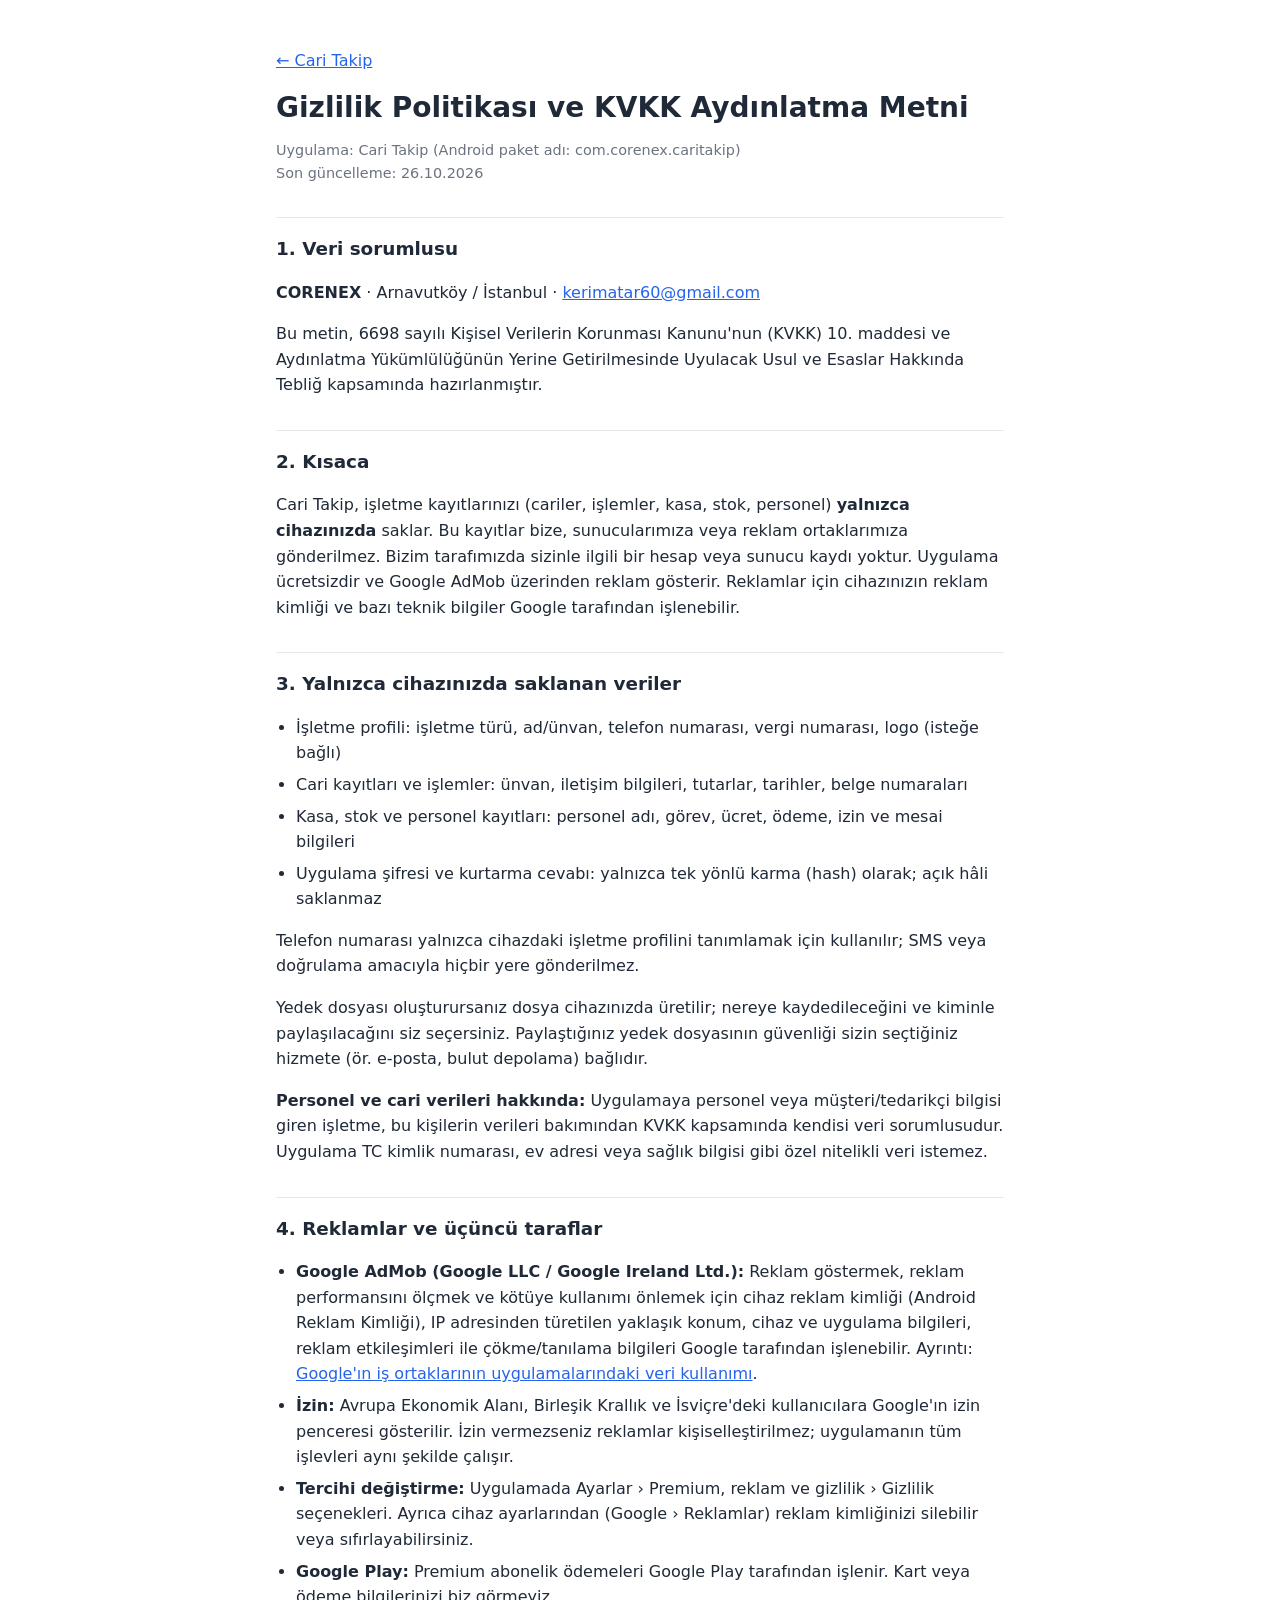
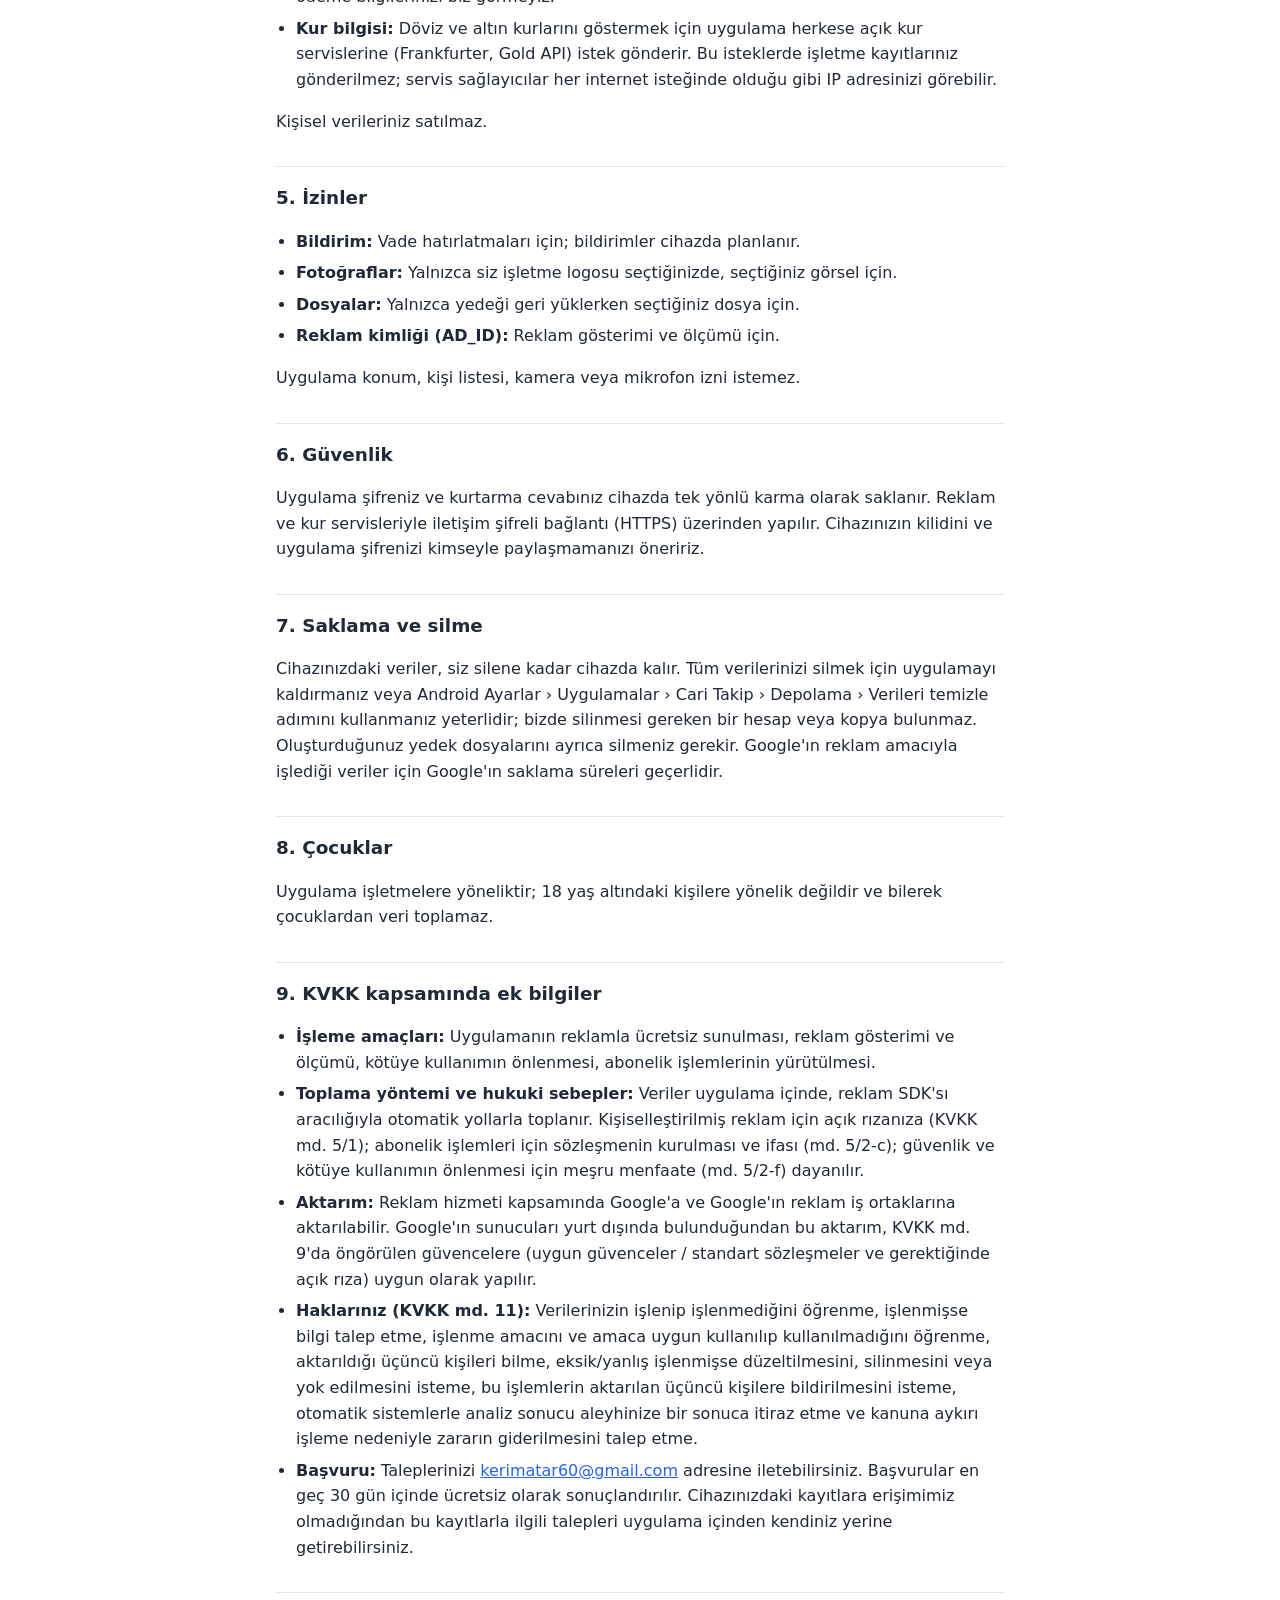
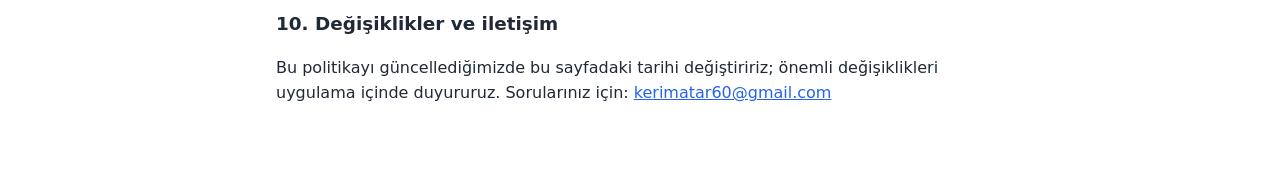
==== gizlilik.html @ c0e74bb6 "Add files via upload" ====
<!doctype html>
<html lang="tr">
<head>
<meta charset="utf-8">
<meta name="viewport" content="width=device-width, initial-scale=1">
<title>Gizlilik Politikası ve KVKK Aydınlatma Metni — Cari Takip</title>
<link rel="stylesheet" href="stil.css">
</head>
<body>
<main>
<p><a href="./">← Cari Takip</a></p>
<h1>Gizlilik Politikası ve KVKK Aydınlatma Metni</h1>
<p class="kucuk">Uygulama: Cari Takip (Android paket adı: com.corenex.caritakip)<br>Son güncelleme: 26.10.2026</p>

<h2>1. Veri sorumlusu</h2>
<p><strong>CORENEX</strong> · Arnavutköy / İstanbul · <a href="mailto:kerimatar60@gmail.com">kerimatar60@gmail.com</a></p>
<p>Bu metin, 6698 sayılı Kişisel Verilerin Korunması Kanunu'nun (KVKK) 10. maddesi ve Aydınlatma Yükümlülüğünün Yerine Getirilmesinde Uyulacak Usul ve Esaslar Hakkında Tebliğ kapsamında hazırlanmıştır.</p>

<h2>2. Kısaca</h2>
<p>Cari Takip, işletme kayıtlarınızı (cariler, işlemler, kasa, stok, personel) <strong>yalnızca cihazınızda</strong> saklar. Bu kayıtlar bize, sunucularımıza veya reklam ortaklarımıza gönderilmez. Bizim tarafımızda sizinle ilgili bir hesap veya sunucu kaydı yoktur. Uygulama ücretsizdir ve Google AdMob üzerinden reklam gösterir. Reklamlar için cihazınızın reklam kimliği ve bazı teknik bilgiler Google tarafından işlenebilir.</p>

<h2>3. Yalnızca cihazınızda saklanan veriler</h2>
<ul>
<li>İşletme profili: işletme türü, ad/ünvan, telefon numarası, vergi numarası, logo (isteğe bağlı)</li>
<li>Cari kayıtları ve işlemler: ünvan, iletişim bilgileri, tutarlar, tarihler, belge numaraları</li>
<li>Kasa, stok ve personel kayıtları: personel adı, görev, ücret, ödeme, izin ve mesai bilgileri</li>
<li>Uygulama şifresi ve kurtarma cevabı: yalnızca tek yönlü karma (hash) olarak; açık hâli saklanmaz</li>
</ul>
<p>Telefon numarası yalnızca cihazdaki işletme profilini tanımlamak için kullanılır; SMS veya doğrulama amacıyla hiçbir yere gönderilmez.</p>
<p>Yedek dosyası oluşturursanız dosya cihazınızda üretilir; nereye kaydedileceğini ve kiminle paylaşılacağını siz seçersiniz. Paylaştığınız yedek dosyasının güvenliği sizin seçtiğiniz hizmete (ör. e-posta, bulut depolama) bağlıdır.</p>
<p><strong>Personel ve cari verileri hakkında:</strong> Uygulamaya personel veya müşteri/tedarikçi bilgisi giren işletme, bu kişilerin verileri bakımından KVKK kapsamında kendisi veri sorumlusudur. Uygulama TC kimlik numarası, ev adresi veya sağlık bilgisi gibi özel nitelikli veri istemez.</p>

<h2>4. Reklamlar ve üçüncü taraflar</h2>
<ul>
<li><strong>Google AdMob (Google LLC / Google Ireland Ltd.):</strong> Reklam göstermek, reklam performansını ölçmek ve kötüye kullanımı önlemek için cihaz reklam kimliği (Android Reklam Kimliği), IP adresinden türetilen yaklaşık konum, cihaz ve uygulama bilgileri, reklam etkileşimleri ile çökme/tanılama bilgileri Google tarafından işlenebilir. Ayrıntı: <a href="https://policies.google.com/technologies/partner-sites">Google'ın iş ortaklarının uygulamalarındaki veri kullanımı</a>.</li>
<li><strong>İzin:</strong> Avrupa Ekonomik Alanı, Birleşik Krallık ve İsviçre'deki kullanıcılara Google'ın izin penceresi gösterilir. İzin vermezseniz reklamlar kişiselleştirilmez; uygulamanın tüm işlevleri aynı şekilde çalışır.</li>
<li><strong>Tercihi değiştirme:</strong> Uygulamada Ayarlar › Premium, reklam ve gizlilik › Gizlilik seçenekleri. Ayrıca cihaz ayarlarından (Google › Reklamlar) reklam kimliğinizi silebilir veya sıfırlayabilirsiniz.</li>
<li><strong>Google Play:</strong> Premium abonelik ödemeleri Google Play tarafından işlenir. Kart veya ödeme bilgilerinizi biz görmeyiz.</li>
<li><strong>Kur bilgisi:</strong> Döviz ve altın kurlarını göstermek için uygulama herkese açık kur servislerine (Frankfurter, Gold API) istek gönderir. Bu isteklerde işletme kayıtlarınız gönderilmez; servis sağlayıcılar her internet isteğinde olduğu gibi IP adresinizi görebilir.</li>
</ul>
<p>Kişisel verileriniz satılmaz.</p>

<h2>5. İzinler</h2>
<ul>
<li><strong>Bildirim:</strong> Vade hatırlatmaları için; bildirimler cihazda planlanır.</li>
<li><strong>Fotoğraflar:</strong> Yalnızca siz işletme logosu seçtiğinizde, seçtiğiniz görsel için.</li>
<li><strong>Dosyalar:</strong> Yalnızca yedeği geri yüklerken seçtiğiniz dosya için.</li>
<li><strong>Reklam kimliği (AD_ID):</strong> Reklam gösterimi ve ölçümü için.</li>
</ul>
<p>Uygulama konum, kişi listesi, kamera veya mikrofon izni istemez.</p>

<h2>6. Güvenlik</h2>
<p>Uygulama şifreniz ve kurtarma cevabınız cihazda tek yönlü karma olarak saklanır. Reklam ve kur servisleriyle iletişim şifreli bağlantı (HTTPS) üzerinden yapılır. Cihazınızın kilidini ve uygulama şifrenizi kimseyle paylaşmamanızı öneririz.</p>

<h2>7. Saklama ve silme</h2>
<p>Cihazınızdaki veriler, siz silene kadar cihazda kalır. Tüm verilerinizi silmek için uygulamayı kaldırmanız veya Android Ayarlar › Uygulamalar › Cari Takip › Depolama › Verileri temizle adımını kullanmanız yeterlidir; bizde silinmesi gereken bir hesap veya kopya bulunmaz. Oluşturduğunuz yedek dosyalarını ayrıca silmeniz gerekir. Google'ın reklam amacıyla işlediği veriler için Google'ın saklama süreleri geçerlidir.</p>

<h2>8. Çocuklar</h2>
<p>Uygulama işletmelere yöneliktir; 18 yaş altındaki kişilere yönelik değildir ve bilerek çocuklardan veri toplamaz.</p>

<h2>9. KVKK kapsamında ek bilgiler</h2>
<ul>
<li><strong>İşleme amaçları:</strong> Uygulamanın reklamla ücretsiz sunulması, reklam gösterimi ve ölçümü, kötüye kullanımın önlenmesi, abonelik işlemlerinin yürütülmesi.</li>
<li><strong>Toplama yöntemi ve hukuki sebepler:</strong> Veriler uygulama içinde, reklam SDK'sı aracılığıyla otomatik yollarla toplanır. Kişiselleştirilmiş reklam için açık rızanıza (KVKK md. 5/1); abonelik işlemleri için sözleşmenin kurulması ve ifası (md. 5/2-c); güvenlik ve kötüye kullanımın önlenmesi için meşru menfaate (md. 5/2-f) dayanılır.</li>
<li><strong>Aktarım:</strong> Reklam hizmeti kapsamında Google'a ve Google'ın reklam iş ortaklarına aktarılabilir. Google'ın sunucuları yurt dışında bulunduğundan bu aktarım, KVKK md. 9'da öngörülen güvencelere (uygun güvenceler / standart sözleşmeler ve gerektiğinde açık rıza) uygun olarak yapılır.</li>
<li><strong>Haklarınız (KVKK md. 11):</strong> Verilerinizin işlenip işlenmediğini öğrenme, işlenmişse bilgi talep etme, işlenme amacını ve amaca uygun kullanılıp kullanılmadığını öğrenme, aktarıldığı üçüncü kişileri bilme, eksik/yanlış işlenmişse düzeltilmesini, silinmesini veya yok edilmesini isteme, bu işlemlerin aktarılan üçüncü kişilere bildirilmesini isteme, otomatik sistemlerle analiz sonucu aleyhinize bir sonuca itiraz etme ve kanuna aykırı işleme nedeniyle zararın giderilmesini talep etme.</li>
<li><strong>Başvuru:</strong> Taleplerinizi <a href="mailto:kerimatar60@gmail.com">kerimatar60@gmail.com</a> adresine iletebilirsiniz. Başvurular en geç 30 gün içinde ücretsiz olarak sonuçlandırılır. Cihazınızdaki kayıtlara erişimimiz olmadığından bu kayıtlarla ilgili talepleri uygulama içinden kendiniz yerine getirebilirsiniz.</li>
</ul>

<h2>10. Değişiklikler ve iletişim</h2>
<p>Bu politikayı güncellediğimizde bu sayfadaki tarihi değiştiririz; önemli değişiklikleri uygulama içinde duyururuz. Sorularınız için: <a href="mailto:kerimatar60@gmail.com">kerimatar60@gmail.com</a></p>
</main>
</body>
</html>
---- stil.css ----
:root { --metin: #1F2937; --ikincil: #6B7280; --vurgu: #2563EB; --zemin: #FFFFFF; --cizgi: #E5E7EB; }
@media (prefers-color-scheme: dark) { :root { --metin: #E5E7EB; --ikincil: #9CA3AF; --vurgu: #60A5FA; --zemin: #111827; --cizgi: #374151; } }
* { box-sizing: border-box; }
body { margin: 0; background: var(--zemin); color: var(--metin); font: 16px/1.6 system-ui, -apple-system, "Segoe UI", Roboto, sans-serif; }
main { max-width: 760px; margin: 0 auto; padding: 32px 16px 64px; }
h1 { font-size: 1.75rem; line-height: 1.25; margin: 8px 0 4px; }
h2 { font-size: 1.15rem; margin: 32px 0 8px; padding-top: 16px; border-top: 1px solid var(--cizgi); }
a { color: var(--vurgu); overflow-wrap: anywhere; }
ul { padding-left: 1.25rem; }
li { margin: 6px 0; }
.kucuk { color: var(--ikincil); font-size: .9rem; }
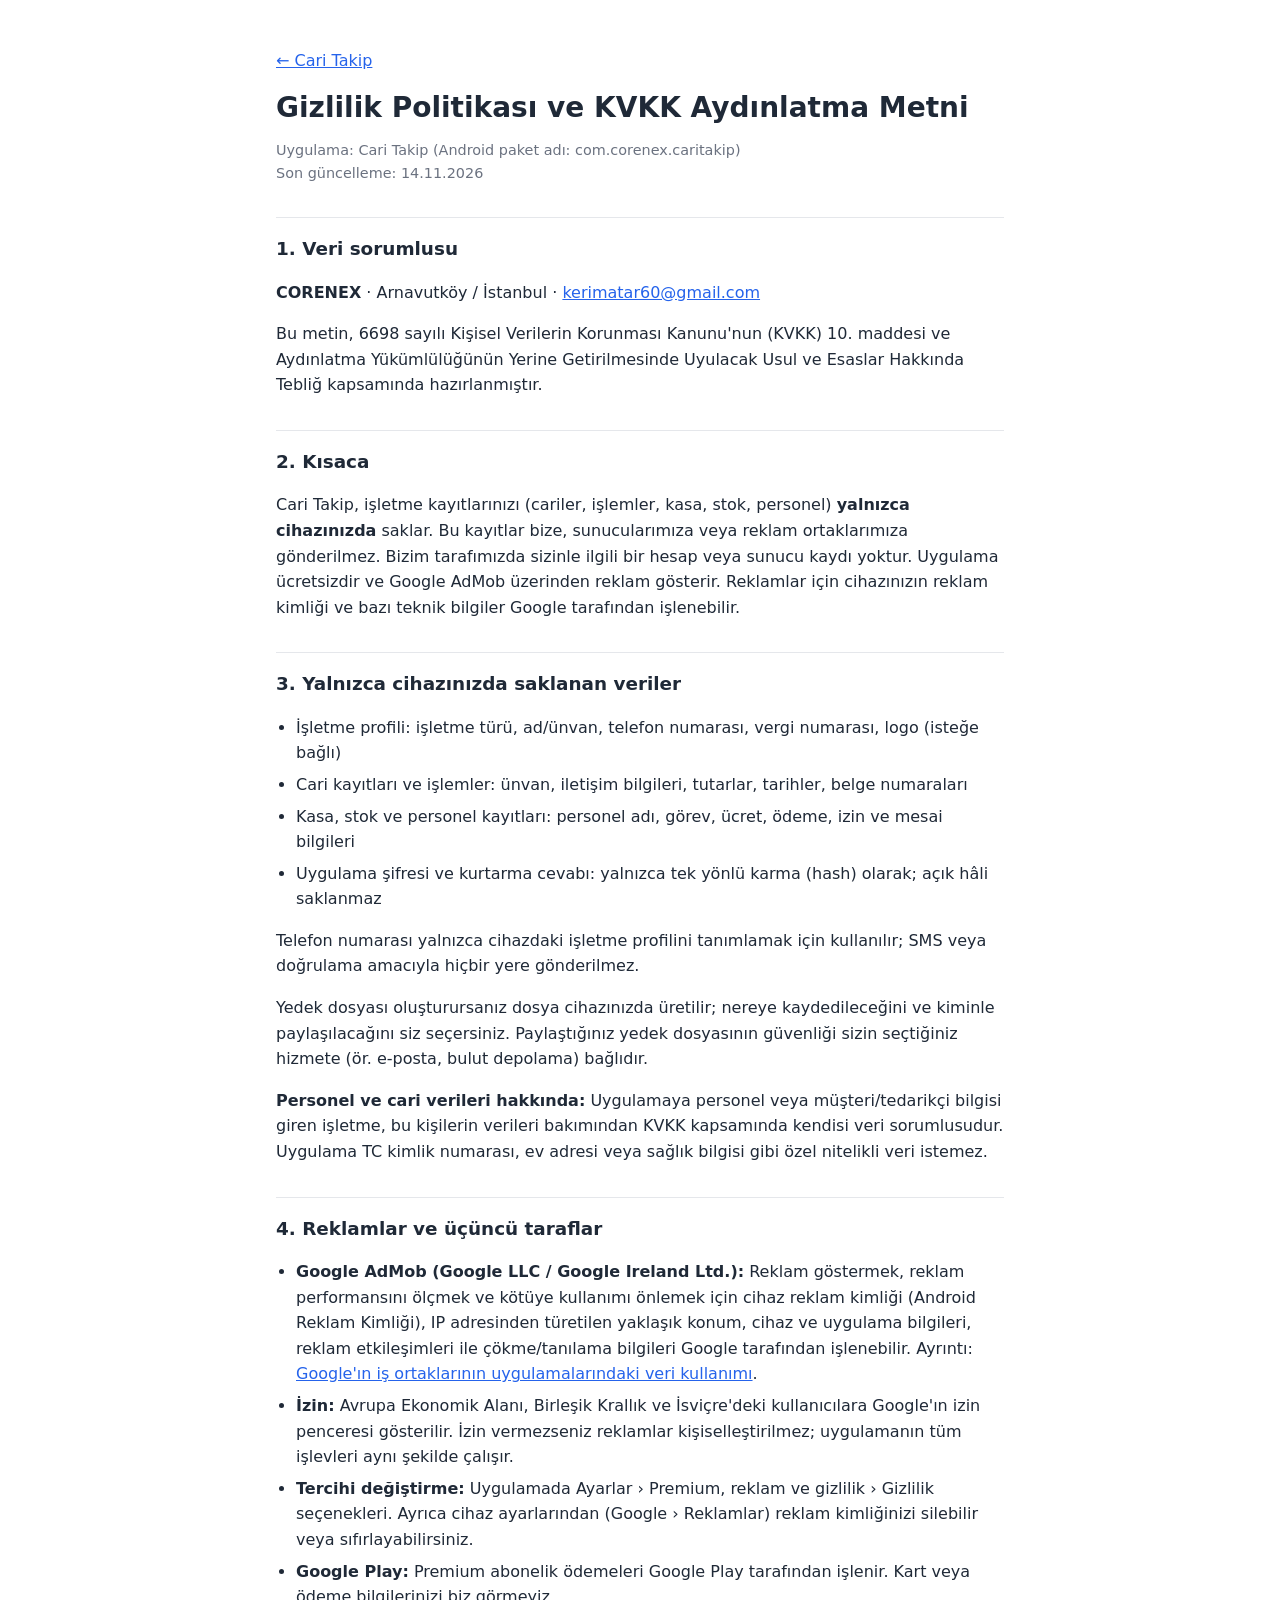
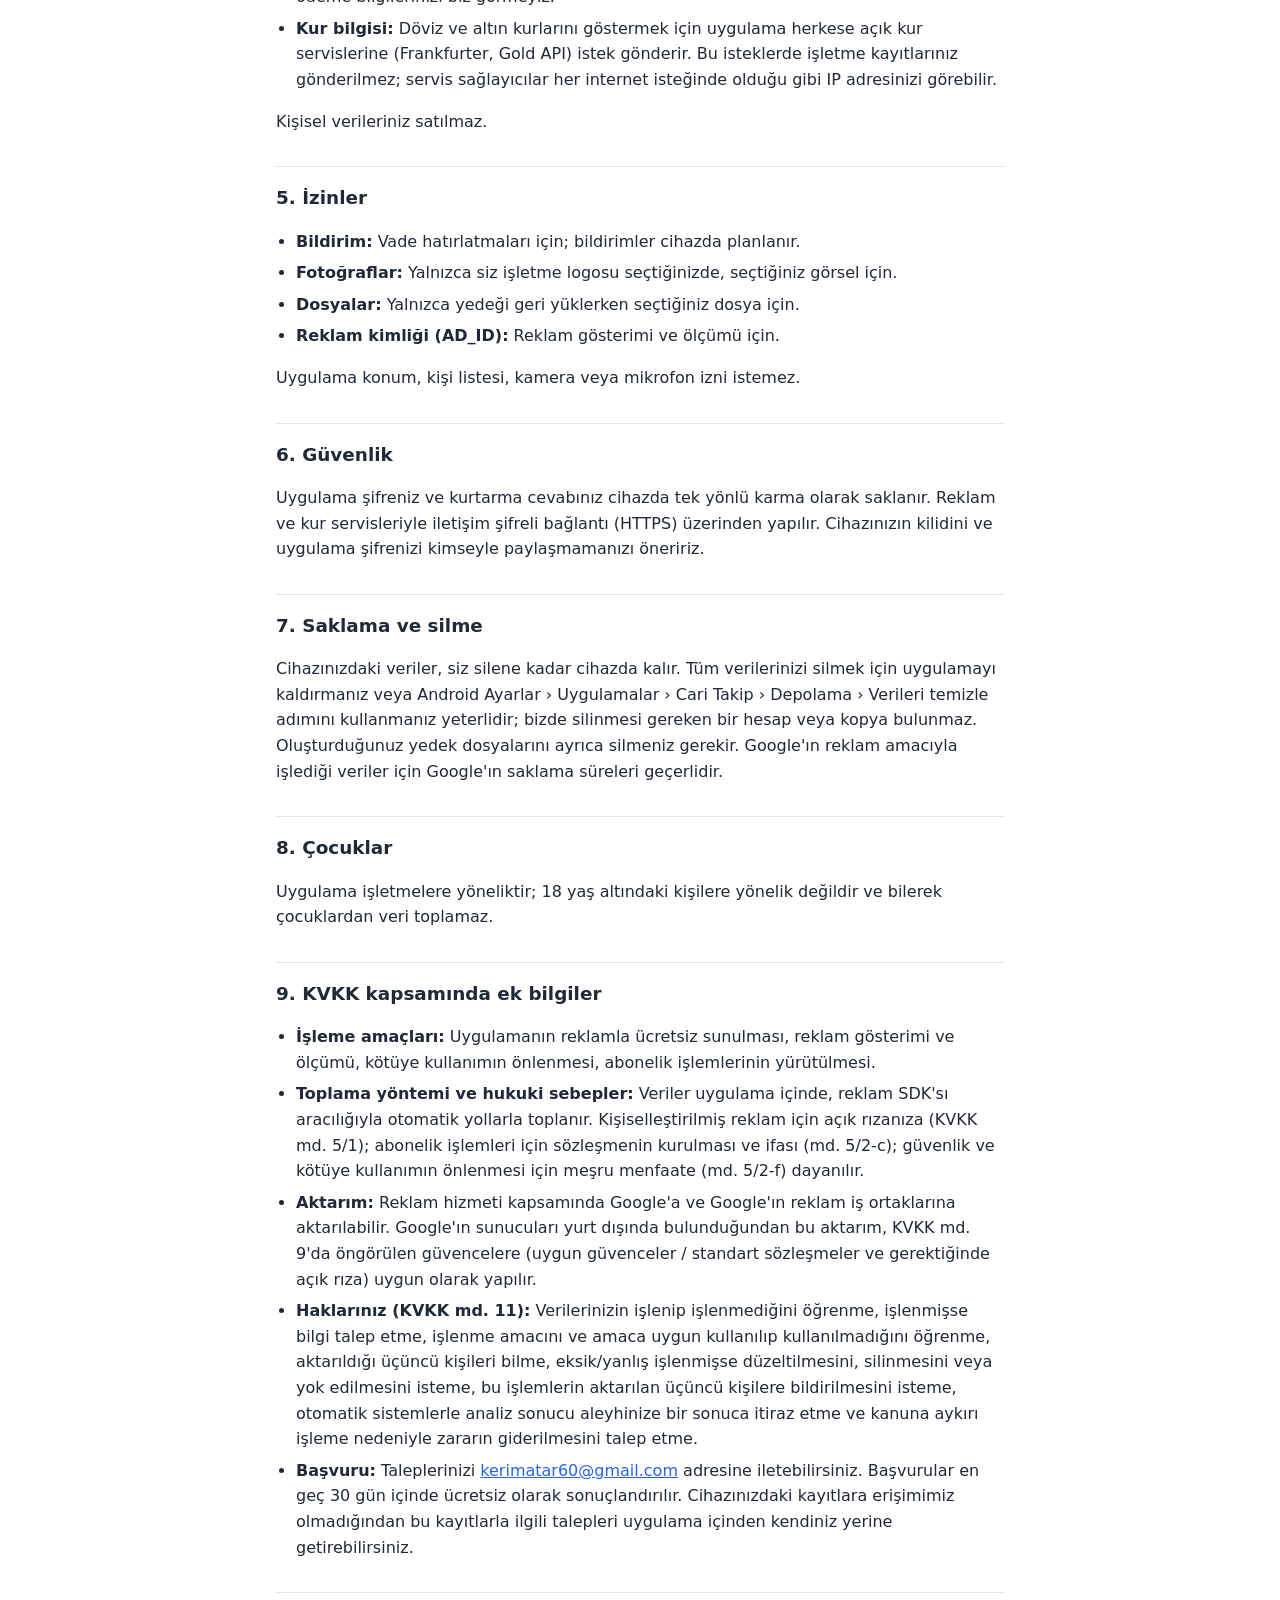
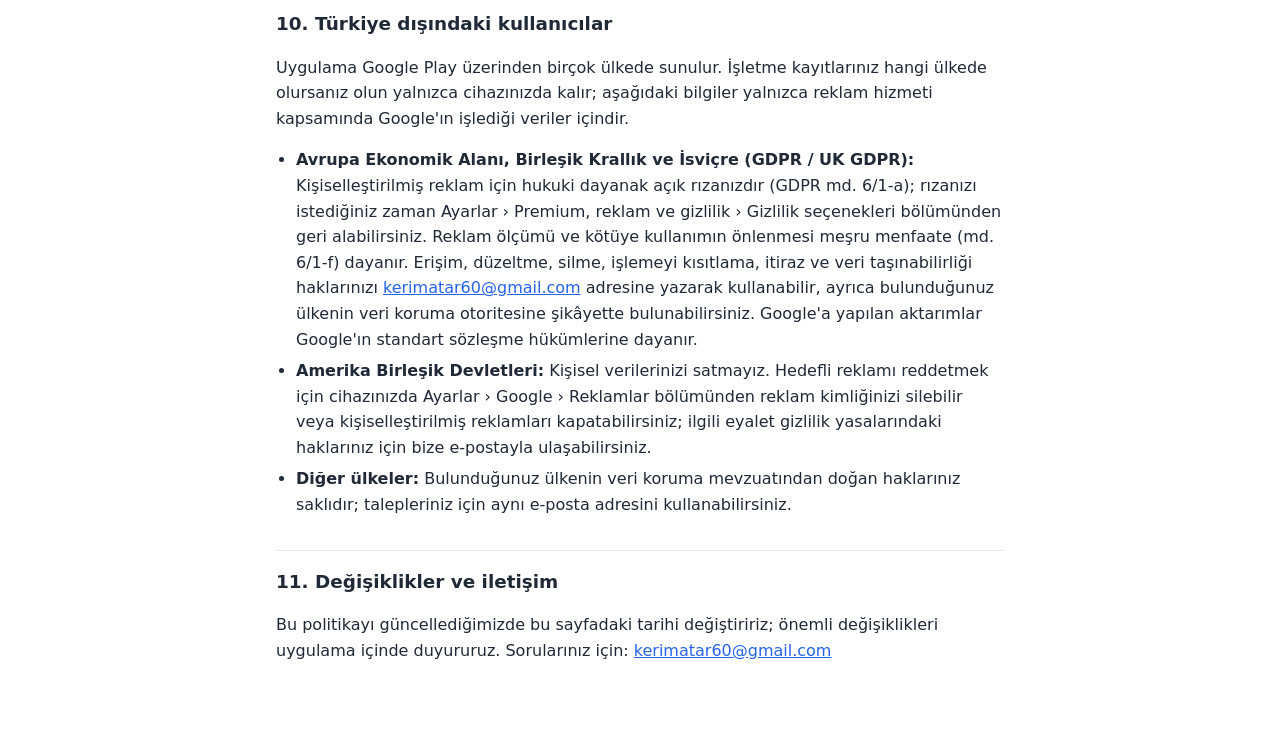
==== commit 44ab7d2e: "Gizlilik: Türkiye dışı kullanıcılar (GDPR/ABD); Koşullar: Premium henüz satışta değil" ====
--- a/gizlilik.html
+++ b/gizlilik.html
@@ -10,7 +10,7 @@
 <main>
 <p><a href="./">← Cari Takip</a></p>
 <h1>Gizlilik Politikası ve KVKK Aydınlatma Metni</h1>
-<p class="kucuk">Uygulama: Cari Takip (Android paket adı: com.corenex.caritakip)<br>Son güncelleme: 26.10.2026</p>
+<p class="kucuk">Uygulama: Cari Takip (Android paket adı: com.corenex.caritakip)<br>Son güncelleme: 14.11.2026</p>
 
 <h2>1. Veri sorumlusu</h2>
 <p><strong>CORENEX</strong> · Arnavutköy / İstanbul · <a href="mailto:kerimatar60@gmail.com">kerimatar60@gmail.com</a></p>
@@ -67,7 +67,15 @@
 <li><strong>Başvuru:</strong> Taleplerinizi <a href="mailto:kerimatar60@gmail.com">kerimatar60@gmail.com</a> adresine iletebilirsiniz. Başvurular en geç 30 gün içinde ücretsiz olarak sonuçlandırılır. Cihazınızdaki kayıtlara erişimimiz olmadığından bu kayıtlarla ilgili talepleri uygulama içinden kendiniz yerine getirebilirsiniz.</li>
 </ul>
 
-<h2>10. Değişiklikler ve iletişim</h2>
+<h2>10. Türkiye dışındaki kullanıcılar</h2>
+<p>Uygulama Google Play üzerinden birçok ülkede sunulur. İşletme kayıtlarınız hangi ülkede olursanız olun yalnızca cihazınızda kalır; aşağıdaki bilgiler yalnızca reklam hizmeti kapsamında Google'ın işlediği veriler içindir.</p>
+<ul>
+<li><strong>Avrupa Ekonomik Alanı, Birleşik Krallık ve İsviçre (GDPR / UK GDPR):</strong> Kişiselleştirilmiş reklam için hukuki dayanak açık rızanızdır (GDPR md. 6/1-a); rızanızı istediğiniz zaman Ayarlar › Premium, reklam ve gizlilik › Gizlilik seçenekleri bölümünden geri alabilirsiniz. Reklam ölçümü ve kötüye kullanımın önlenmesi meşru menfaate (md. 6/1-f) dayanır. Erişim, düzeltme, silme, işlemeyi kısıtlama, itiraz ve veri taşınabilirliği haklarınızı <a href="mailto:kerimatar60@gmail.com">kerimatar60@gmail.com</a> adresine yazarak kullanabilir, ayrıca bulunduğunuz ülkenin veri koruma otoritesine şikâyette bulunabilirsiniz. Google'a yapılan aktarımlar Google'ın standart sözleşme hükümlerine dayanır.</li>
+<li><strong>Amerika Birleşik Devletleri:</strong> Kişisel verilerinizi satmayız. Hedefli reklamı reddetmek için cihazınızda Ayarlar › Google › Reklamlar bölümünden reklam kimliğinizi silebilir veya kişiselleştirilmiş reklamları kapatabilirsiniz; ilgili eyalet gizlilik yasalarındaki haklarınız için bize e-postayla ulaşabilirsiniz.</li>
+<li><strong>Diğer ülkeler:</strong> Bulunduğunuz ülkenin veri koruma mevzuatından doğan haklarınız saklıdır; talepleriniz için aynı e-posta adresini kullanabilirsiniz.</li>
+</ul>
+
+<h2>11. Değişiklikler ve iletişim</h2>
 <p>Bu politikayı güncellediğimizde bu sayfadaki tarihi değiştiririz; önemli değişiklikleri uygulama içinde duyururuz. Sorularınız için: <a href="mailto:kerimatar60@gmail.com">kerimatar60@gmail.com</a></p>
 </main>
 </body>
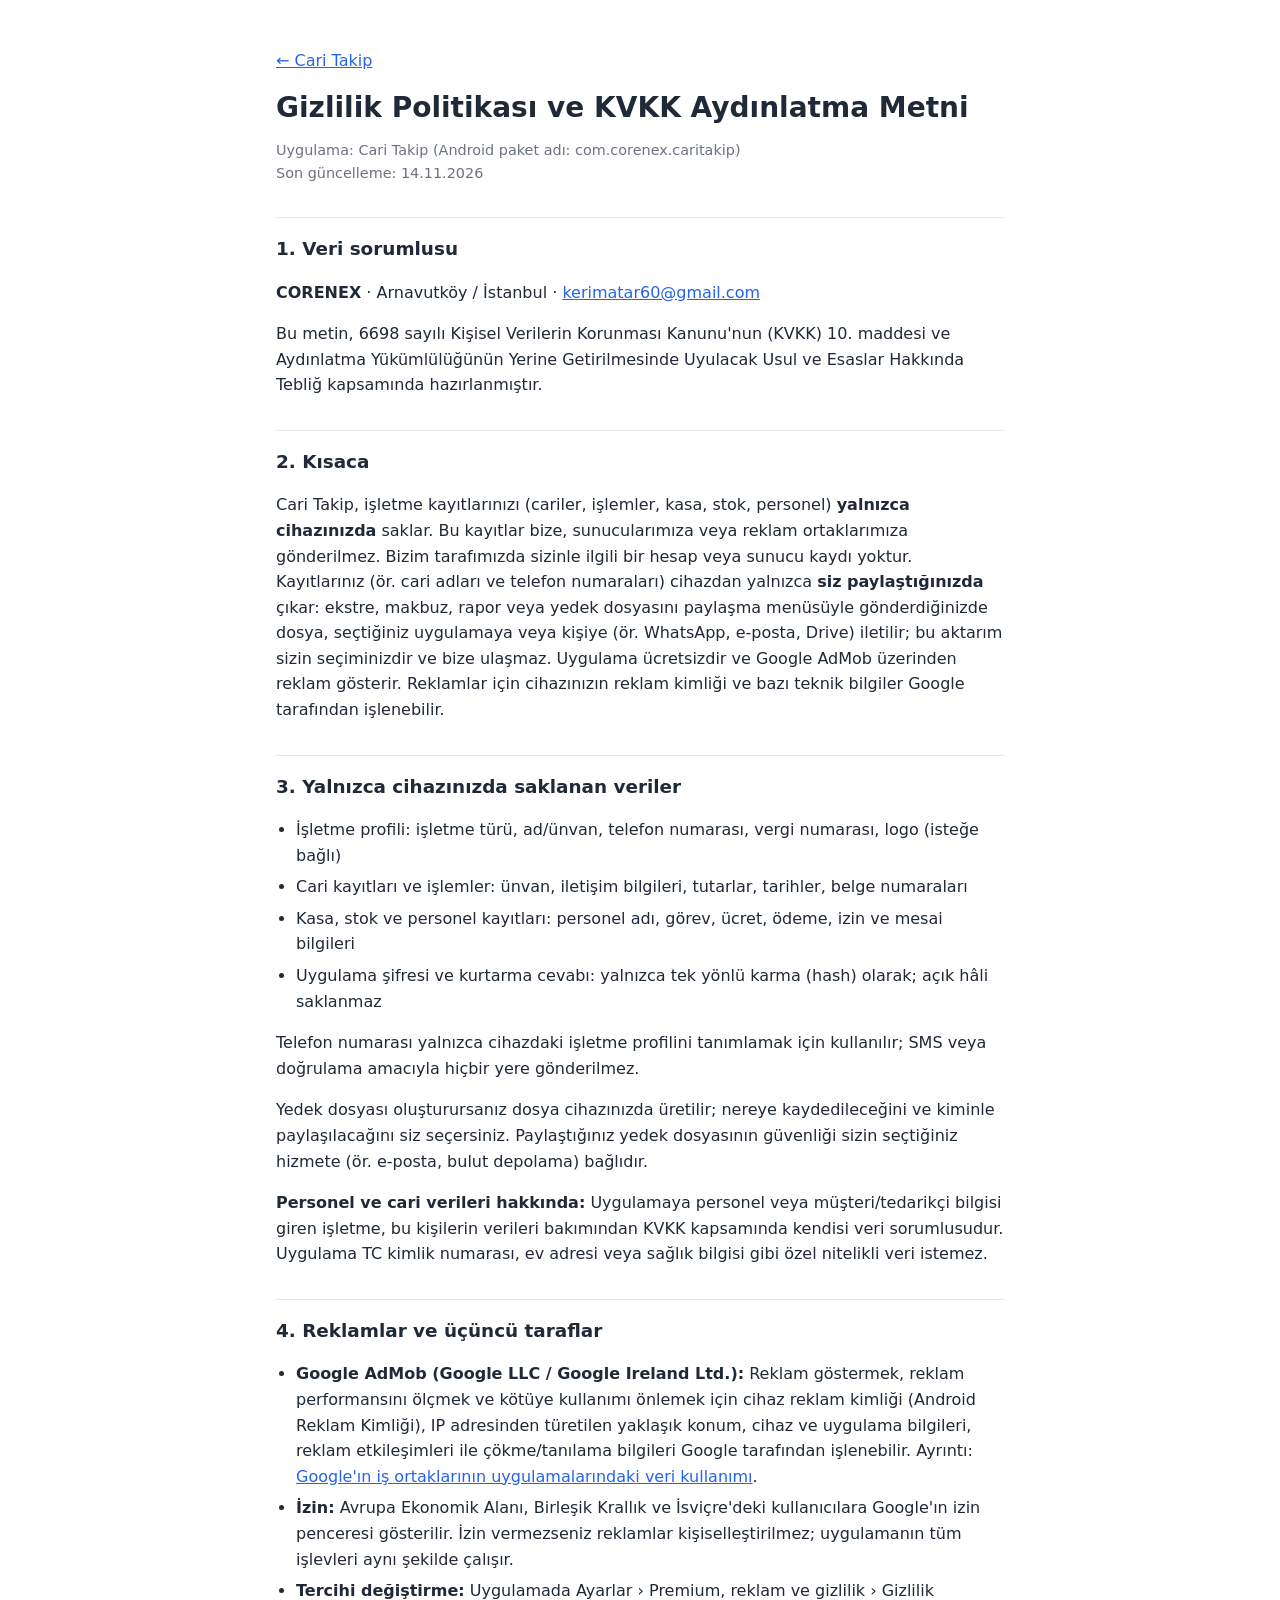
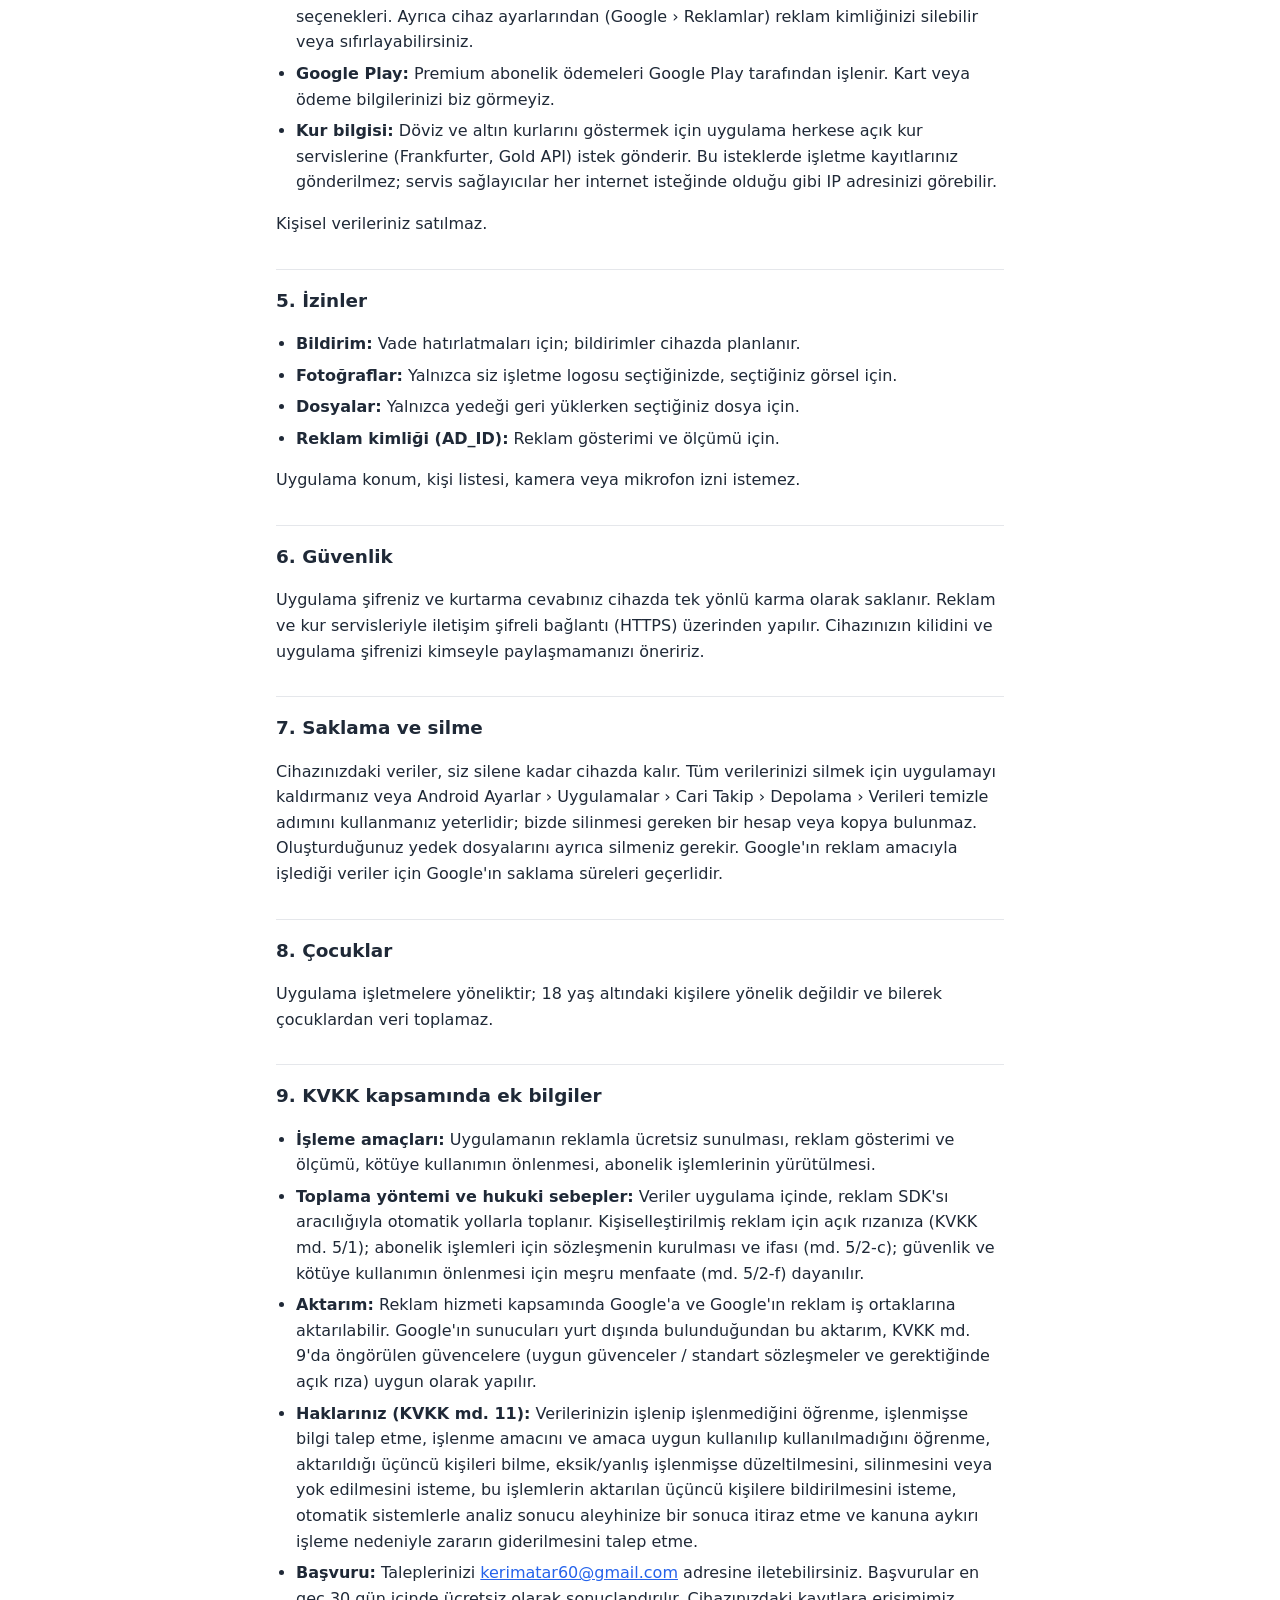
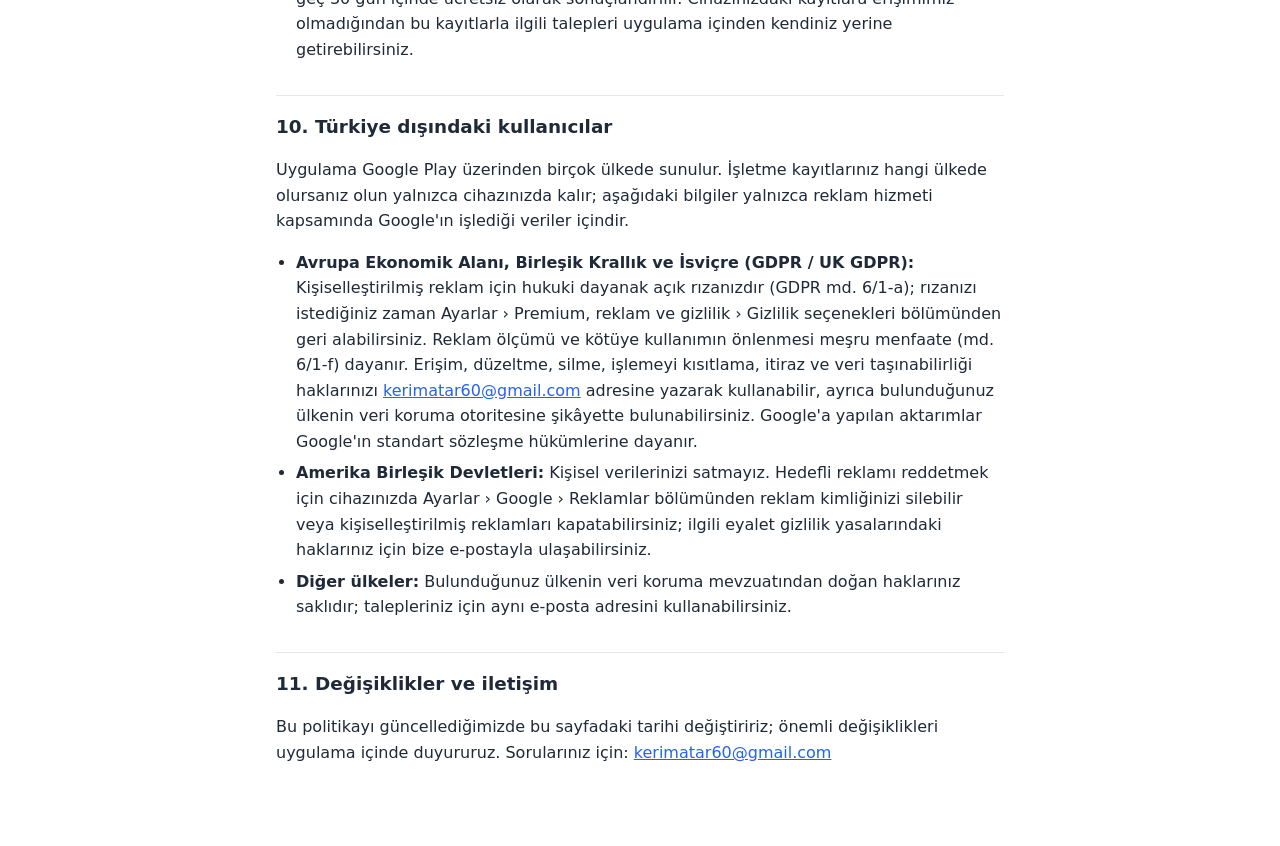
==== commit 446b04de: "Gizlilik: kayıtlar yalnız kullanıcı paylaşınca cihazdan çıkar" ====
--- a/gizlilik.html
+++ b/gizlilik.html
@@ -17,7 +17,7 @@
 <p>Bu metin, 6698 sayılı Kişisel Verilerin Korunması Kanunu'nun (KVKK) 10. maddesi ve Aydınlatma Yükümlülüğünün Yerine Getirilmesinde Uyulacak Usul ve Esaslar Hakkında Tebliğ kapsamında hazırlanmıştır.</p>
 
 <h2>2. Kısaca</h2>
-<p>Cari Takip, işletme kayıtlarınızı (cariler, işlemler, kasa, stok, personel) <strong>yalnızca cihazınızda</strong> saklar. Bu kayıtlar bize, sunucularımıza veya reklam ortaklarımıza gönderilmez. Bizim tarafımızda sizinle ilgili bir hesap veya sunucu kaydı yoktur. Uygulama ücretsizdir ve Google AdMob üzerinden reklam gösterir. Reklamlar için cihazınızın reklam kimliği ve bazı teknik bilgiler Google tarafından işlenebilir.</p>
+<p>Cari Takip, işletme kayıtlarınızı (cariler, işlemler, kasa, stok, personel) <strong>yalnızca cihazınızda</strong> saklar. Bu kayıtlar bize, sunucularımıza veya reklam ortaklarımıza gönderilmez. Bizim tarafımızda sizinle ilgili bir hesap veya sunucu kaydı yoktur. Kayıtlarınız (ör. cari adları ve telefon numaraları) cihazdan yalnızca <strong>siz paylaştığınızda</strong> çıkar: ekstre, makbuz, rapor veya yedek dosyasını paylaşma menüsüyle gönderdiğinizde dosya, seçtiğiniz uygulamaya veya kişiye (ör. WhatsApp, e-posta, Drive) iletilir; bu aktarım sizin seçiminizdir ve bize ulaşmaz. Uygulama ücretsizdir ve Google AdMob üzerinden reklam gösterir. Reklamlar için cihazınızın reklam kimliği ve bazı teknik bilgiler Google tarafından işlenebilir.</p>
 
 <h2>3. Yalnızca cihazınızda saklanan veriler</h2>
 <ul>
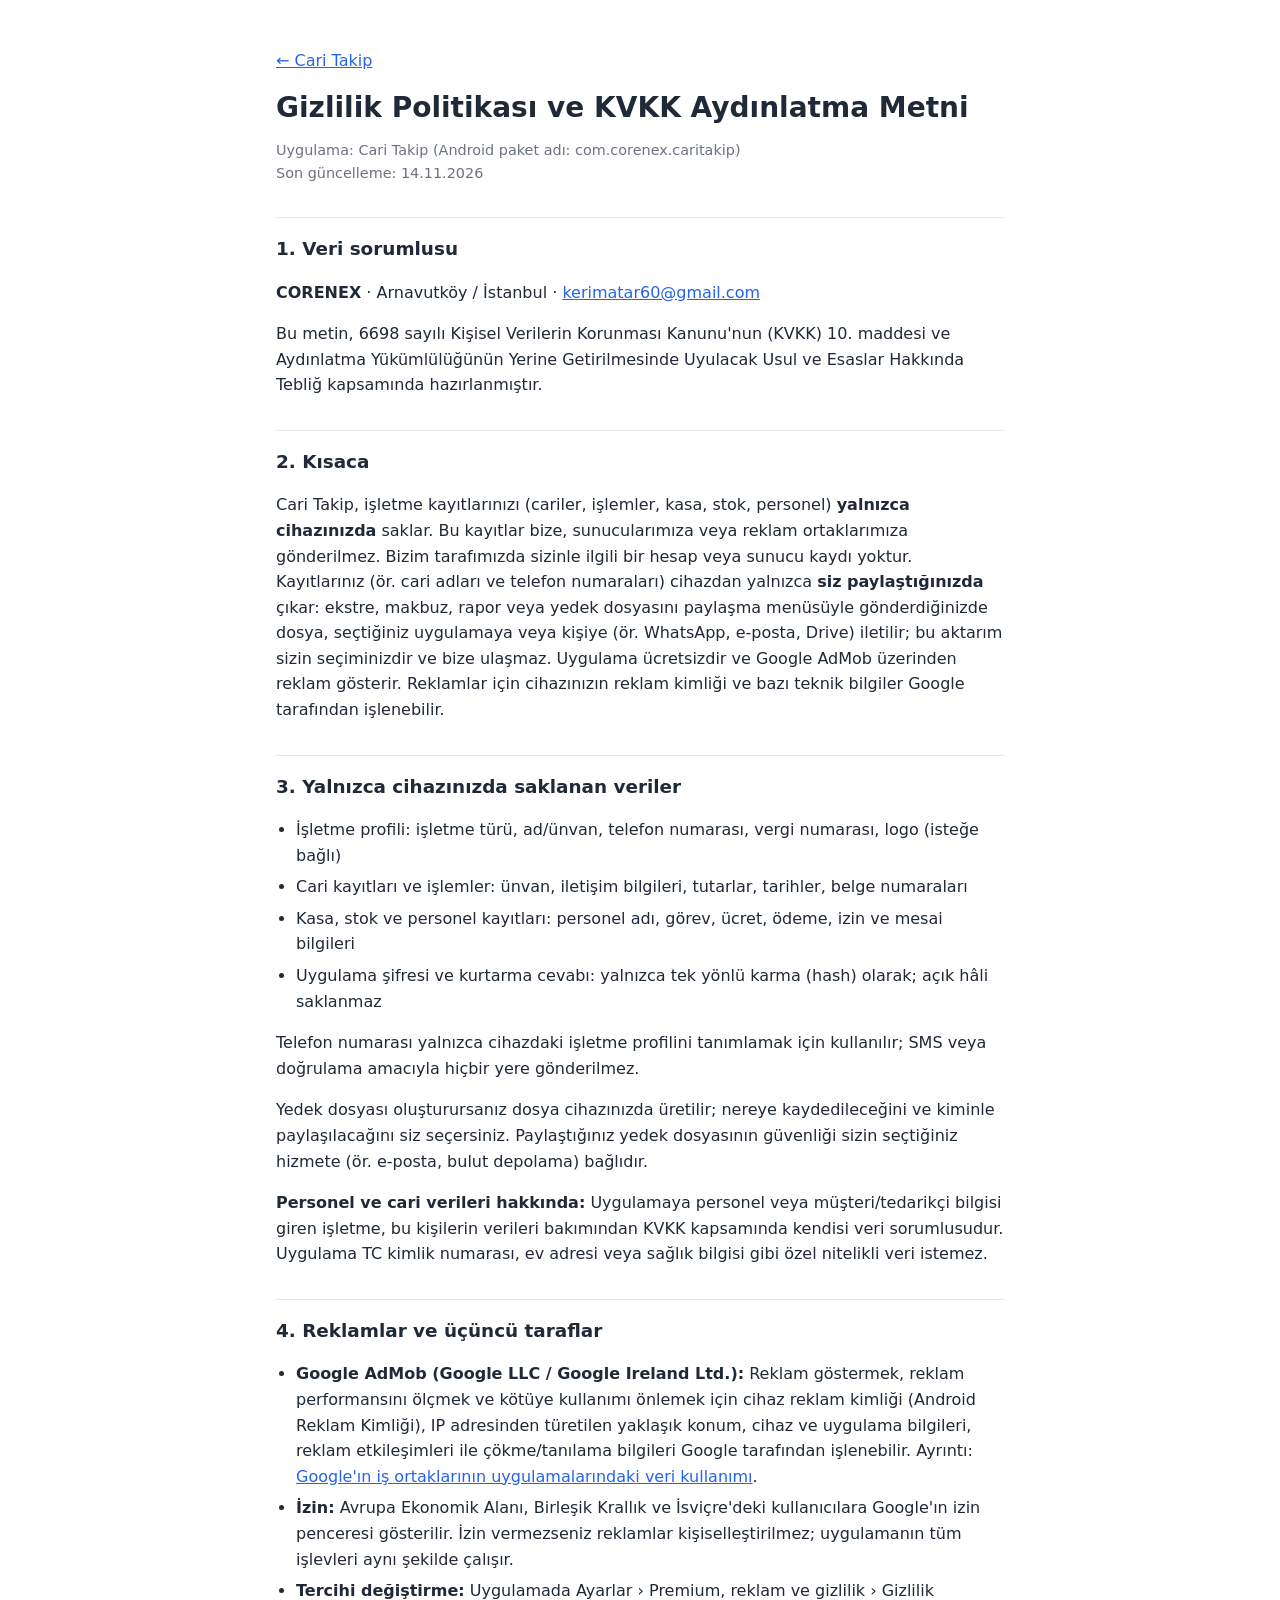
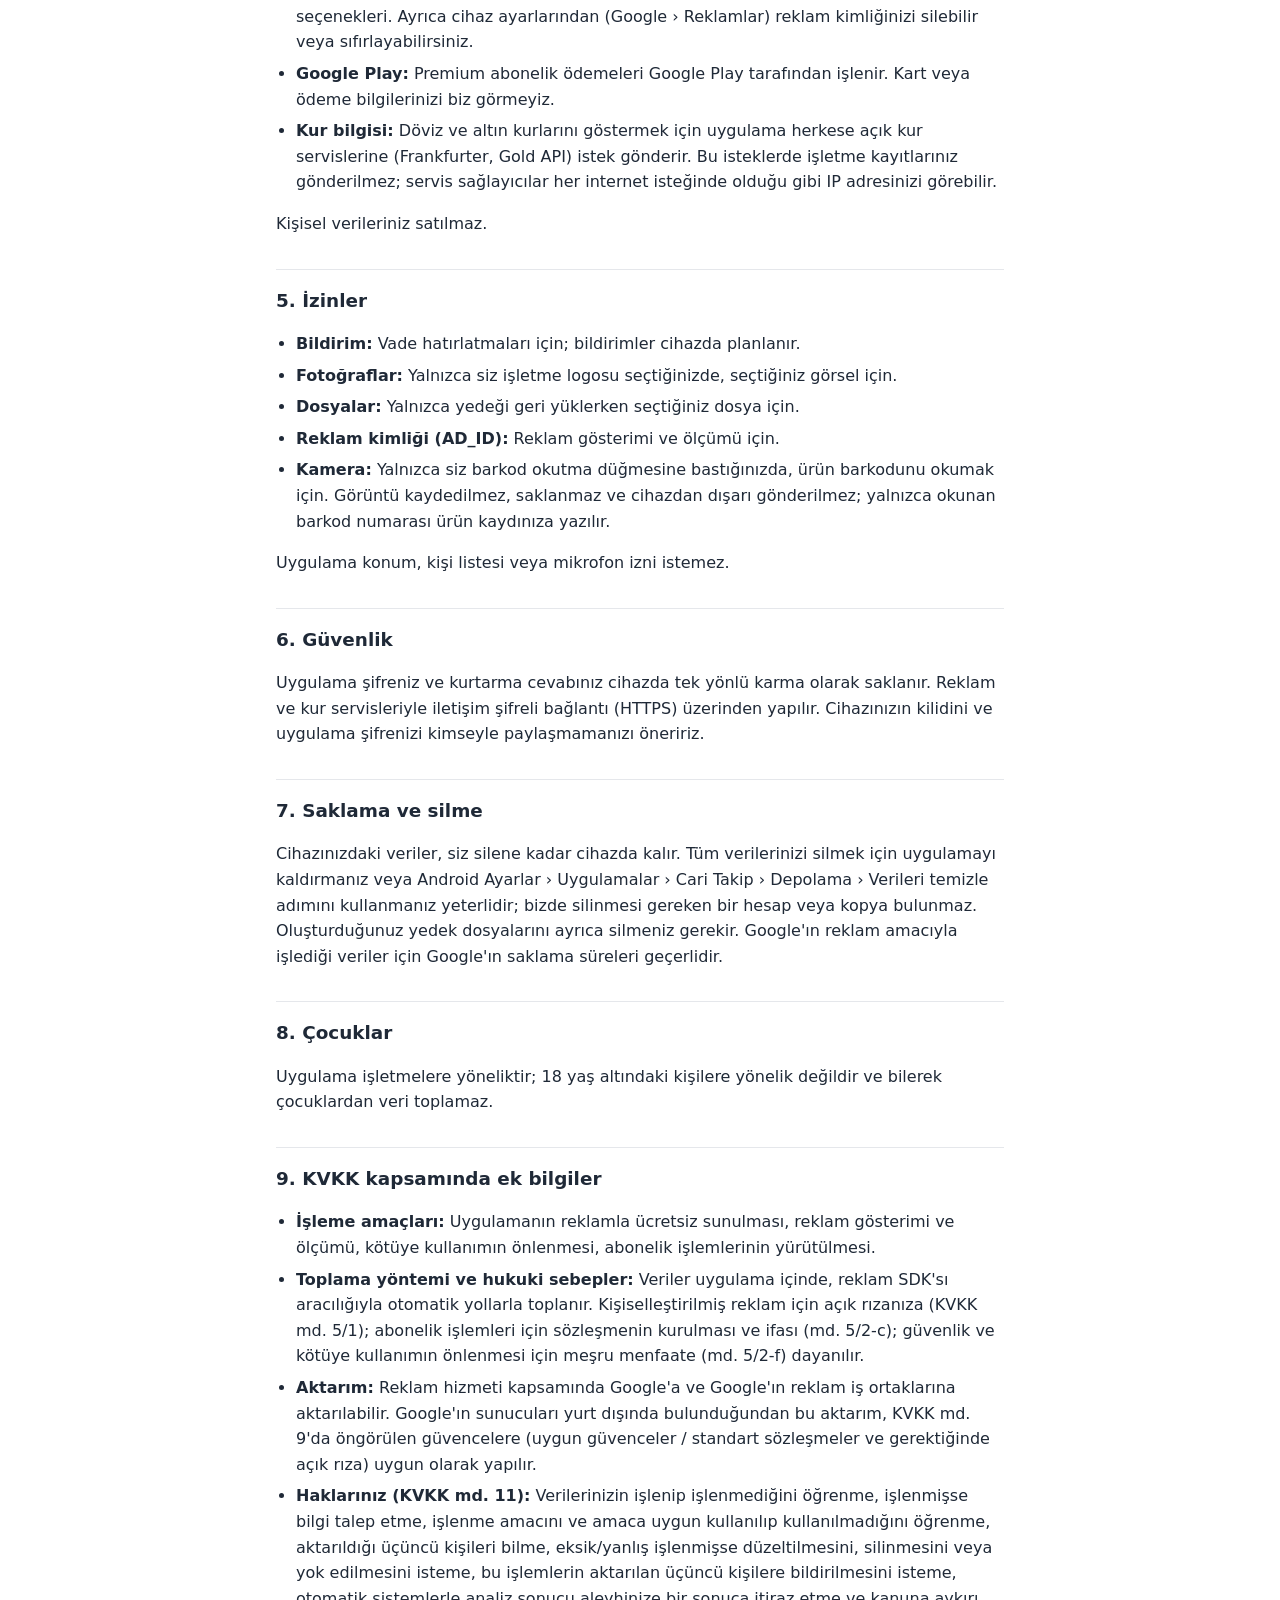
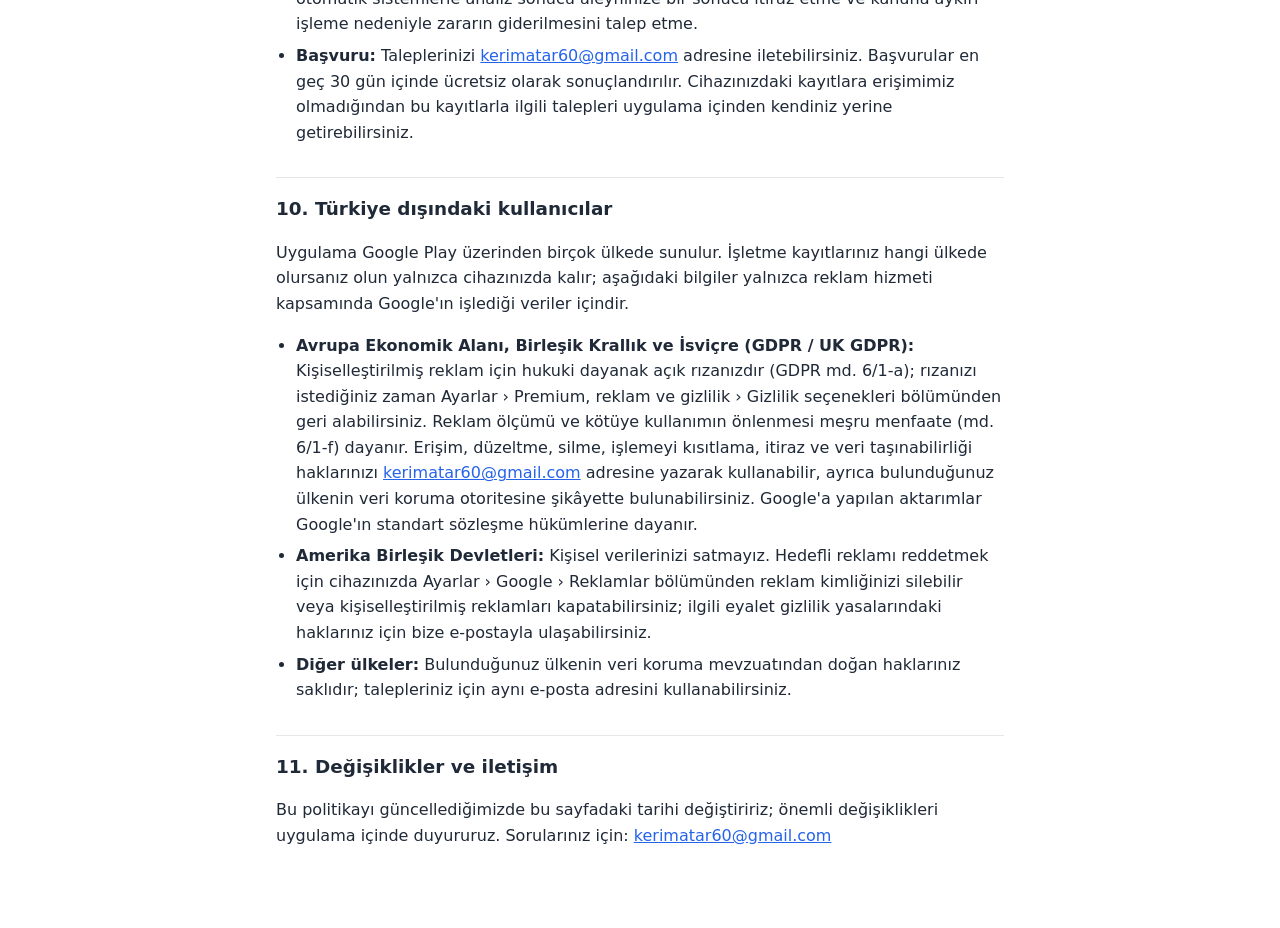
==== commit 6f9bf60a: "Gizlilik: barkod okutma için kamera izni" ====
--- a/gizlilik.html
+++ b/gizlilik.html
@@ -46,8 +46,9 @@
 <li><strong>Fotoğraflar:</strong> Yalnızca siz işletme logosu seçtiğinizde, seçtiğiniz görsel için.</li>
 <li><strong>Dosyalar:</strong> Yalnızca yedeği geri yüklerken seçtiğiniz dosya için.</li>
 <li><strong>Reklam kimliği (AD_ID):</strong> Reklam gösterimi ve ölçümü için.</li>
+<li><strong>Kamera:</strong> Yalnızca siz barkod okutma düğmesine bastığınızda, ürün barkodunu okumak için. Görüntü kaydedilmez, saklanmaz ve cihazdan dışarı gönderilmez; yalnızca okunan barkod numarası ürün kaydınıza yazılır.</li>
 </ul>
-<p>Uygulama konum, kişi listesi, kamera veya mikrofon izni istemez.</p>
+<p>Uygulama konum, kişi listesi veya mikrofon izni istemez.</p>
 
 <h2>6. Güvenlik</h2>
 <p>Uygulama şifreniz ve kurtarma cevabınız cihazda tek yönlü karma olarak saklanır. Reklam ve kur servisleriyle iletişim şifreli bağlantı (HTTPS) üzerinden yapılır. Cihazınızın kilidini ve uygulama şifrenizi kimseyle paylaşmamanızı öneririz.</p>
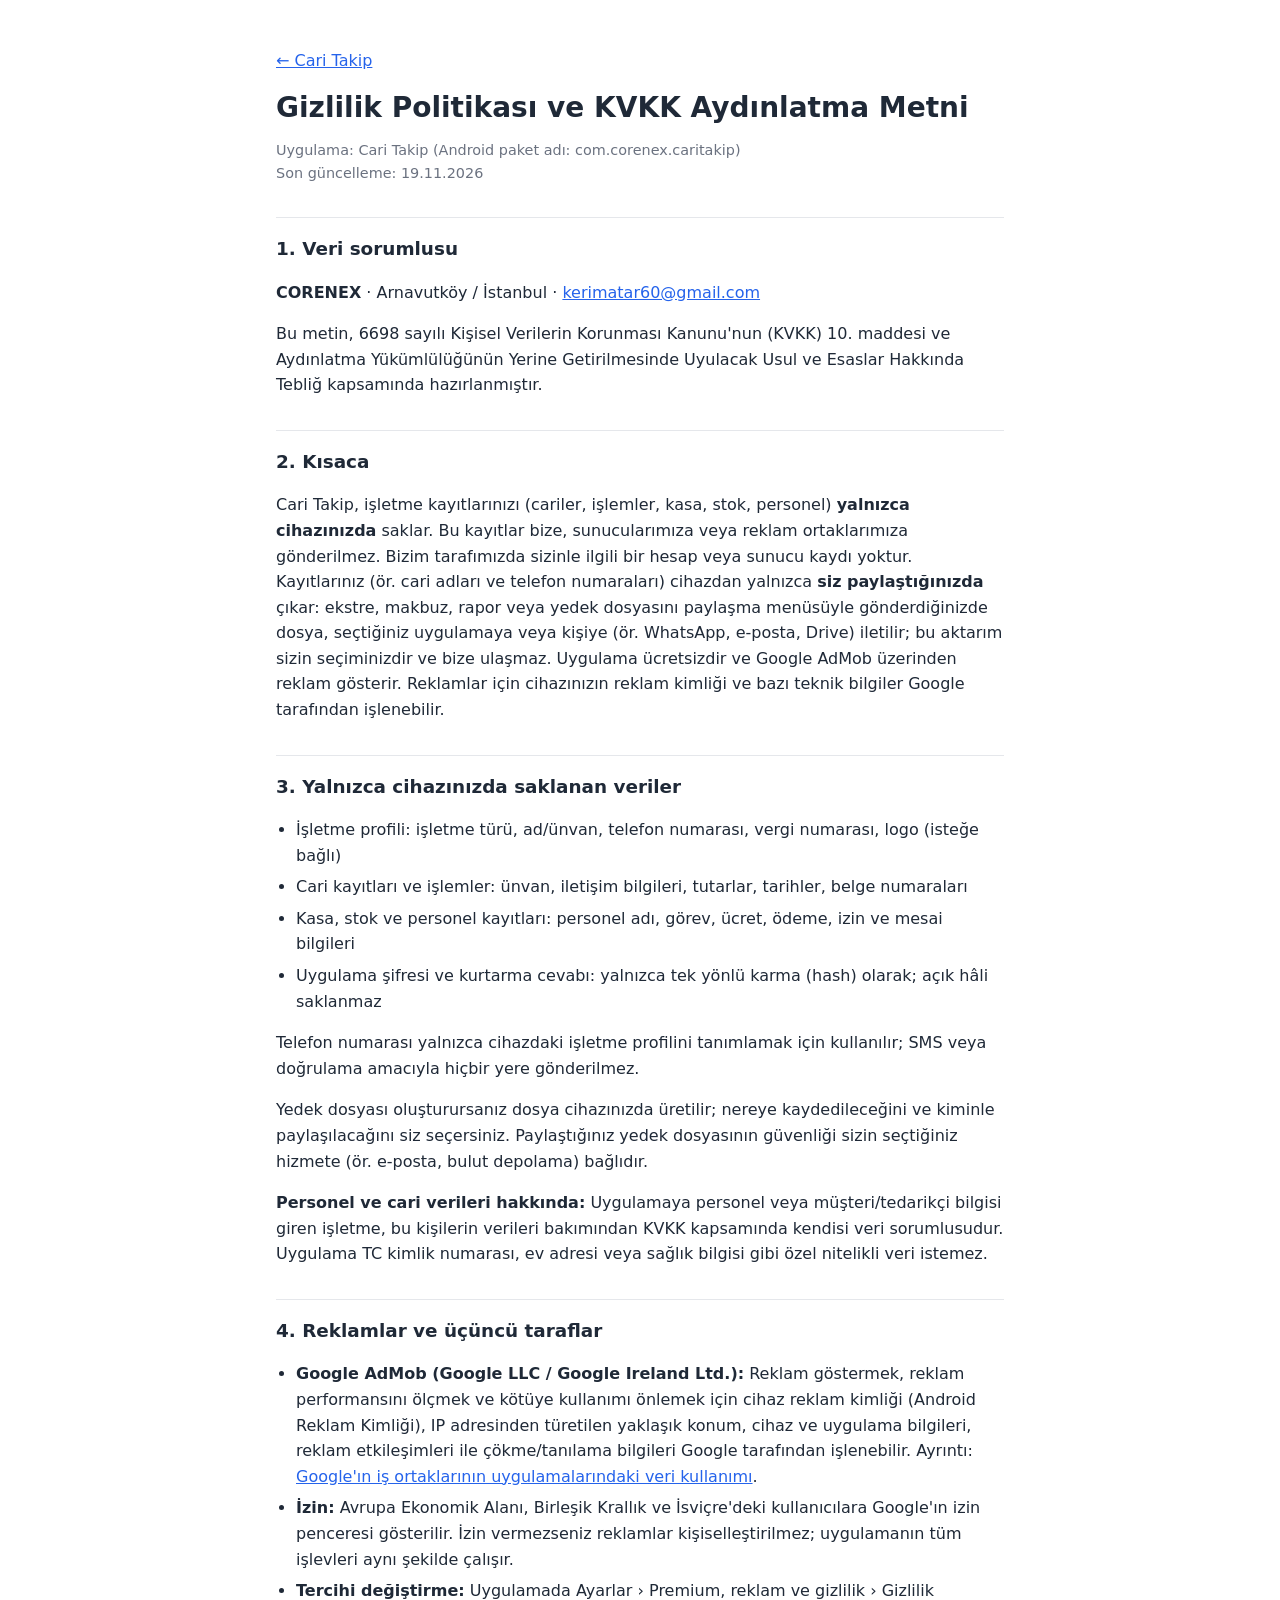
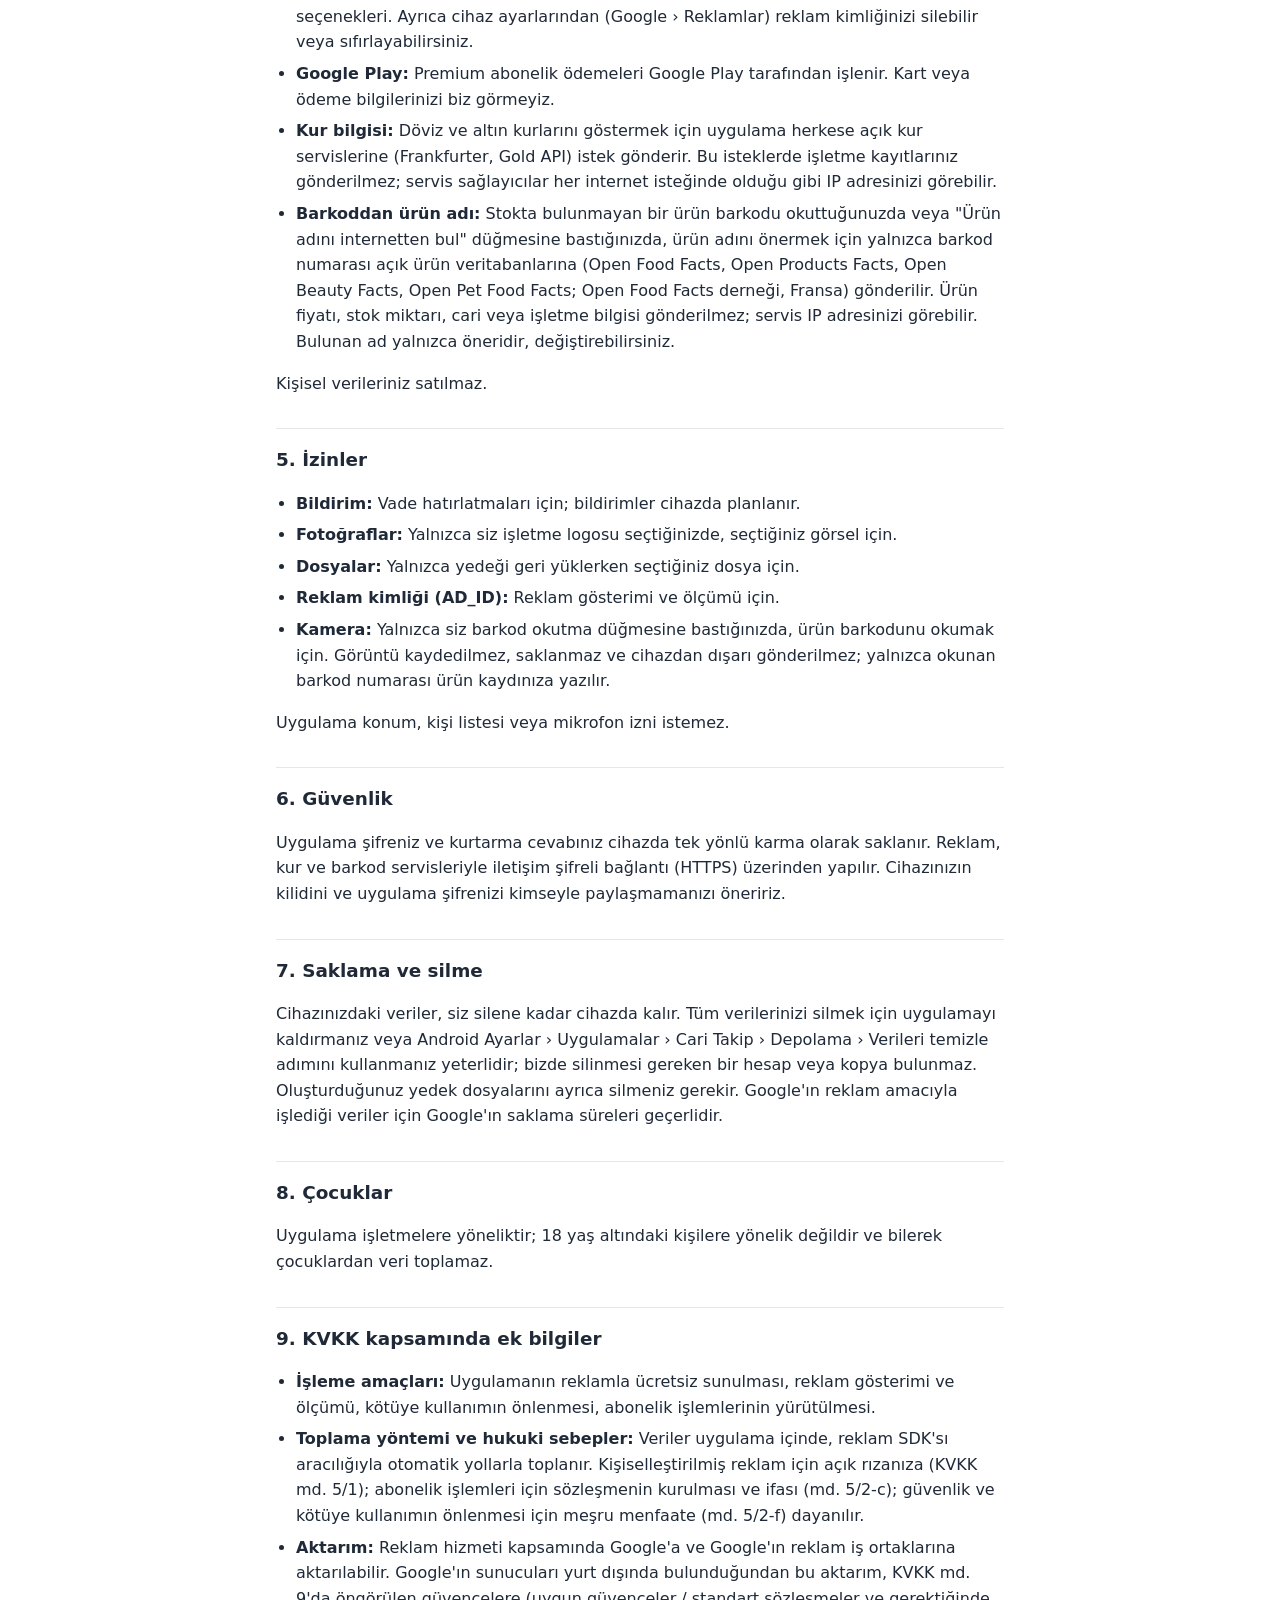
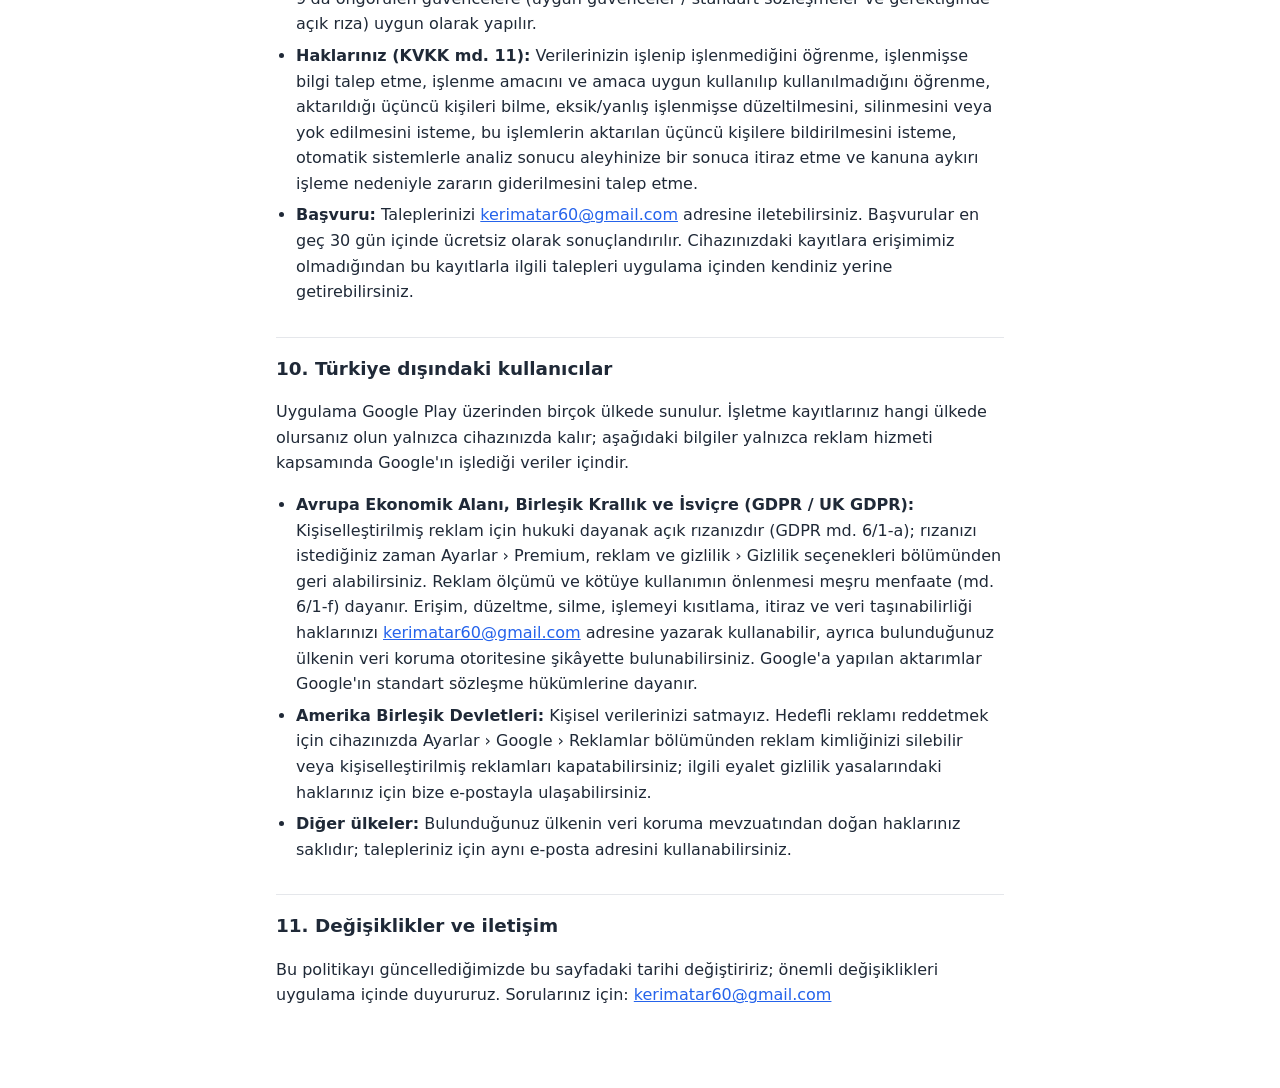
==== commit 1fed27ba: "Gizlilik: barkoddan ürün adı arama (Open Food Facts) maddesi" ====
--- a/gizlilik.html
+++ b/gizlilik.html
@@ -10,7 +10,7 @@
 <main>
 <p><a href="./">← Cari Takip</a></p>
 <h1>Gizlilik Politikası ve KVKK Aydınlatma Metni</h1>
-<p class="kucuk">Uygulama: Cari Takip (Android paket adı: com.corenex.caritakip)<br>Son güncelleme: 14.11.2026</p>
+<p class="kucuk">Uygulama: Cari Takip (Android paket adı: com.corenex.caritakip)<br>Son güncelleme: 19.11.2026</p>
 
 <h2>1. Veri sorumlusu</h2>
 <p><strong>CORENEX</strong> · Arnavutköy / İstanbul · <a href="mailto:kerimatar60@gmail.com">kerimatar60@gmail.com</a></p>
@@ -37,6 +37,7 @@
 <li><strong>Tercihi değiştirme:</strong> Uygulamada Ayarlar › Premium, reklam ve gizlilik › Gizlilik seçenekleri. Ayrıca cihaz ayarlarından (Google › Reklamlar) reklam kimliğinizi silebilir veya sıfırlayabilirsiniz.</li>
 <li><strong>Google Play:</strong> Premium abonelik ödemeleri Google Play tarafından işlenir. Kart veya ödeme bilgilerinizi biz görmeyiz.</li>
 <li><strong>Kur bilgisi:</strong> Döviz ve altın kurlarını göstermek için uygulama herkese açık kur servislerine (Frankfurter, Gold API) istek gönderir. Bu isteklerde işletme kayıtlarınız gönderilmez; servis sağlayıcılar her internet isteğinde olduğu gibi IP adresinizi görebilir.</li>
+<li><strong>Barkoddan ürün adı:</strong> Stokta bulunmayan bir ürün barkodu okuttuğunuzda veya "Ürün adını internetten bul" düğmesine bastığınızda, ürün adını önermek için yalnızca barkod numarası açık ürün veritabanlarına (Open Food Facts, Open Products Facts, Open Beauty Facts, Open Pet Food Facts; Open Food Facts derneği, Fransa) gönderilir. Ürün fiyatı, stok miktarı, cari veya işletme bilgisi gönderilmez; servis IP adresinizi görebilir. Bulunan ad yalnızca öneridir, değiştirebilirsiniz.</li>
 </ul>
 <p>Kişisel verileriniz satılmaz.</p>
 
@@ -51,7 +52,7 @@
 <p>Uygulama konum, kişi listesi veya mikrofon izni istemez.</p>
 
 <h2>6. Güvenlik</h2>
-<p>Uygulama şifreniz ve kurtarma cevabınız cihazda tek yönlü karma olarak saklanır. Reklam ve kur servisleriyle iletişim şifreli bağlantı (HTTPS) üzerinden yapılır. Cihazınızın kilidini ve uygulama şifrenizi kimseyle paylaşmamanızı öneririz.</p>
+<p>Uygulama şifreniz ve kurtarma cevabınız cihazda tek yönlü karma olarak saklanır. Reklam, kur ve barkod servisleriyle iletişim şifreli bağlantı (HTTPS) üzerinden yapılır. Cihazınızın kilidini ve uygulama şifrenizi kimseyle paylaşmamanızı öneririz.</p>
 
 <h2>7. Saklama ve silme</h2>
 <p>Cihazınızdaki veriler, siz silene kadar cihazda kalır. Tüm verilerinizi silmek için uygulamayı kaldırmanız veya Android Ayarlar › Uygulamalar › Cari Takip › Depolama › Verileri temizle adımını kullanmanız yeterlidir; bizde silinmesi gereken bir hesap veya kopya bulunmaz. Oluşturduğunuz yedek dosyalarını ayrıca silmeniz gerekir. Google'ın reklam amacıyla işlediği veriler için Google'ın saklama süreleri geçerlidir.</p>
